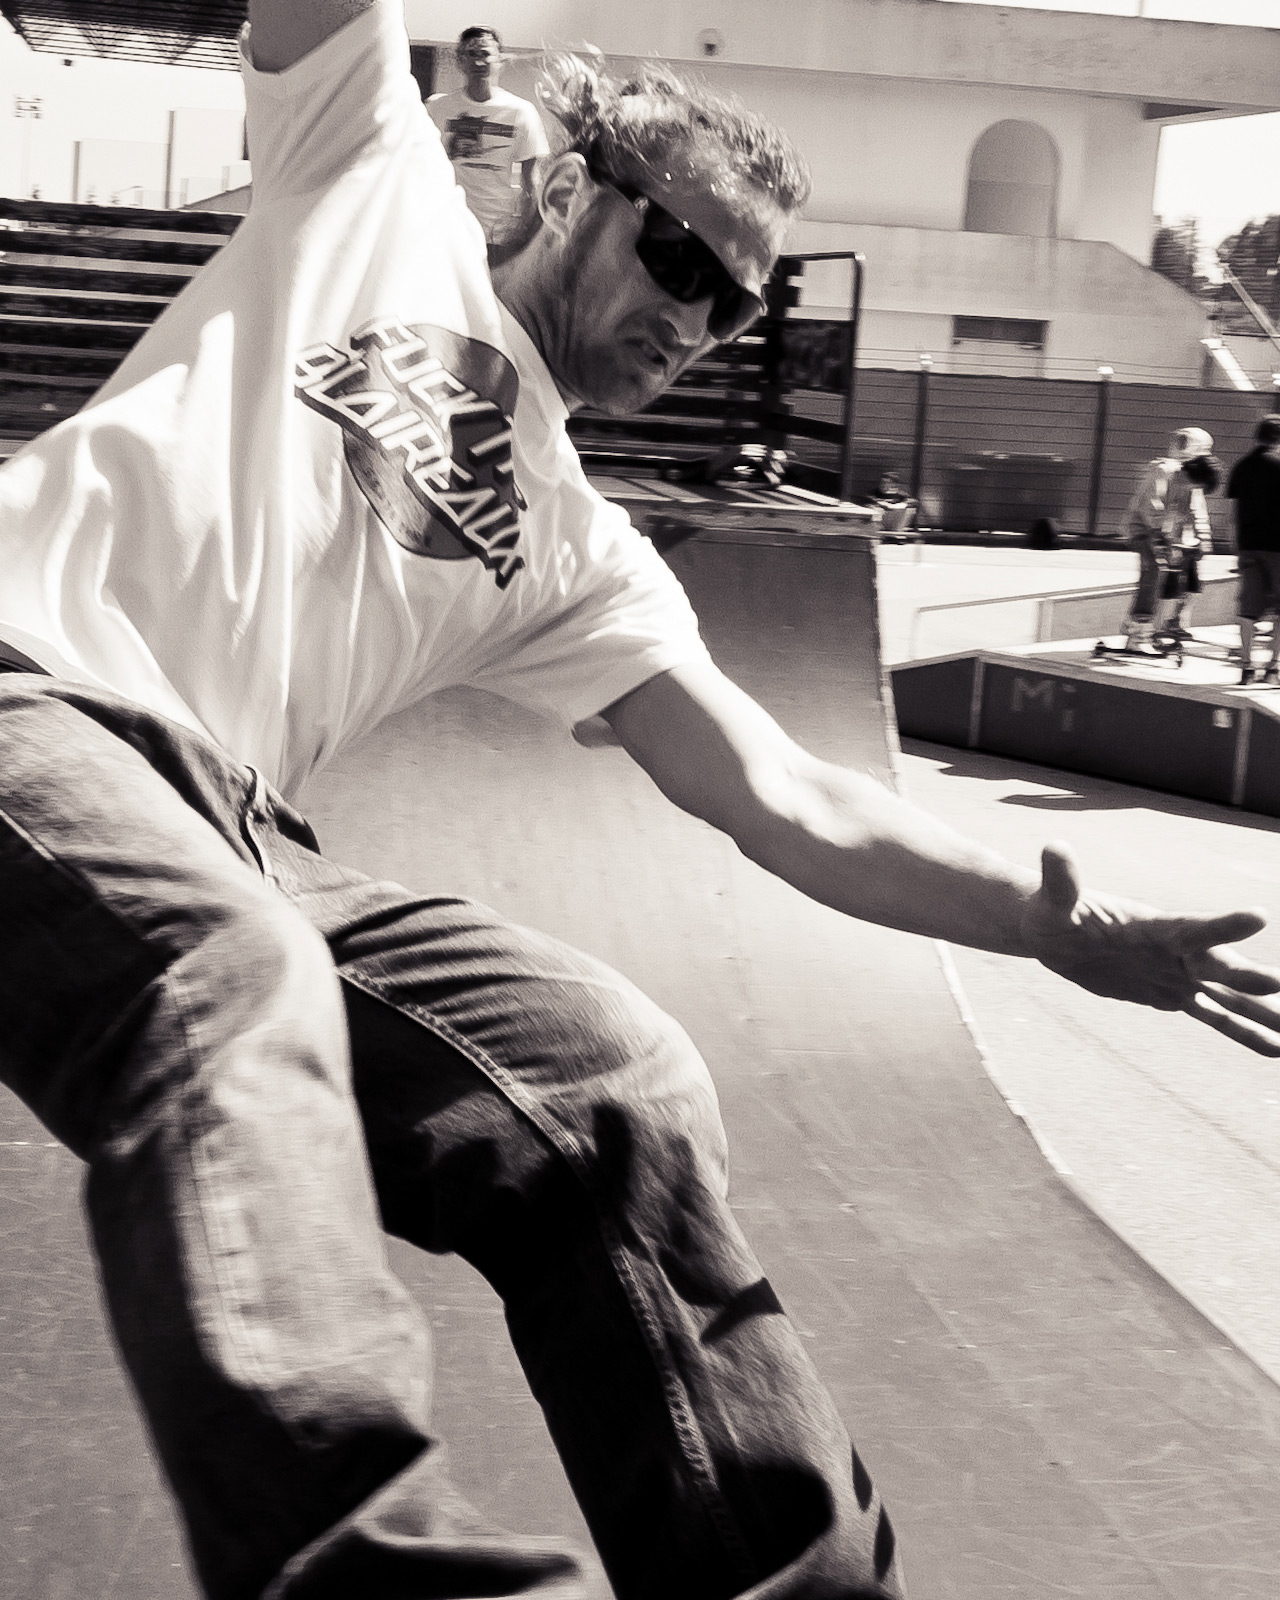
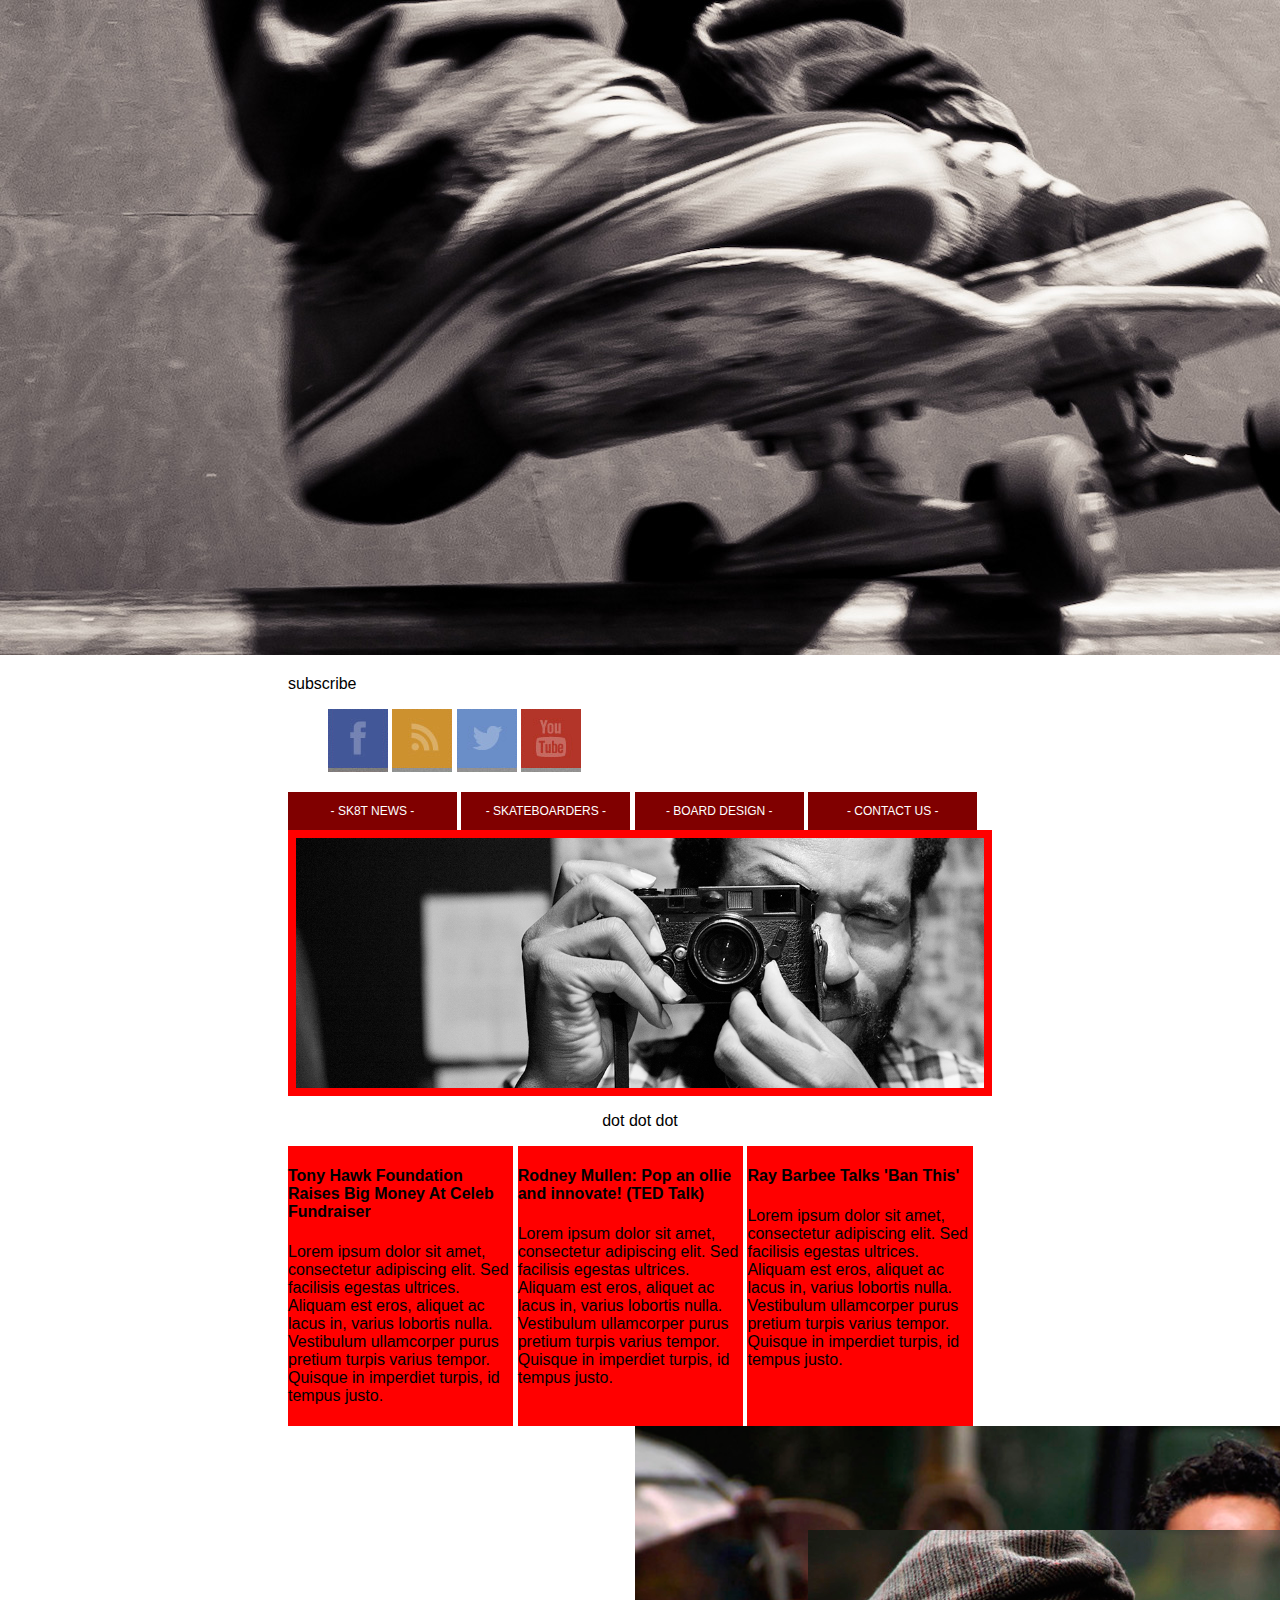
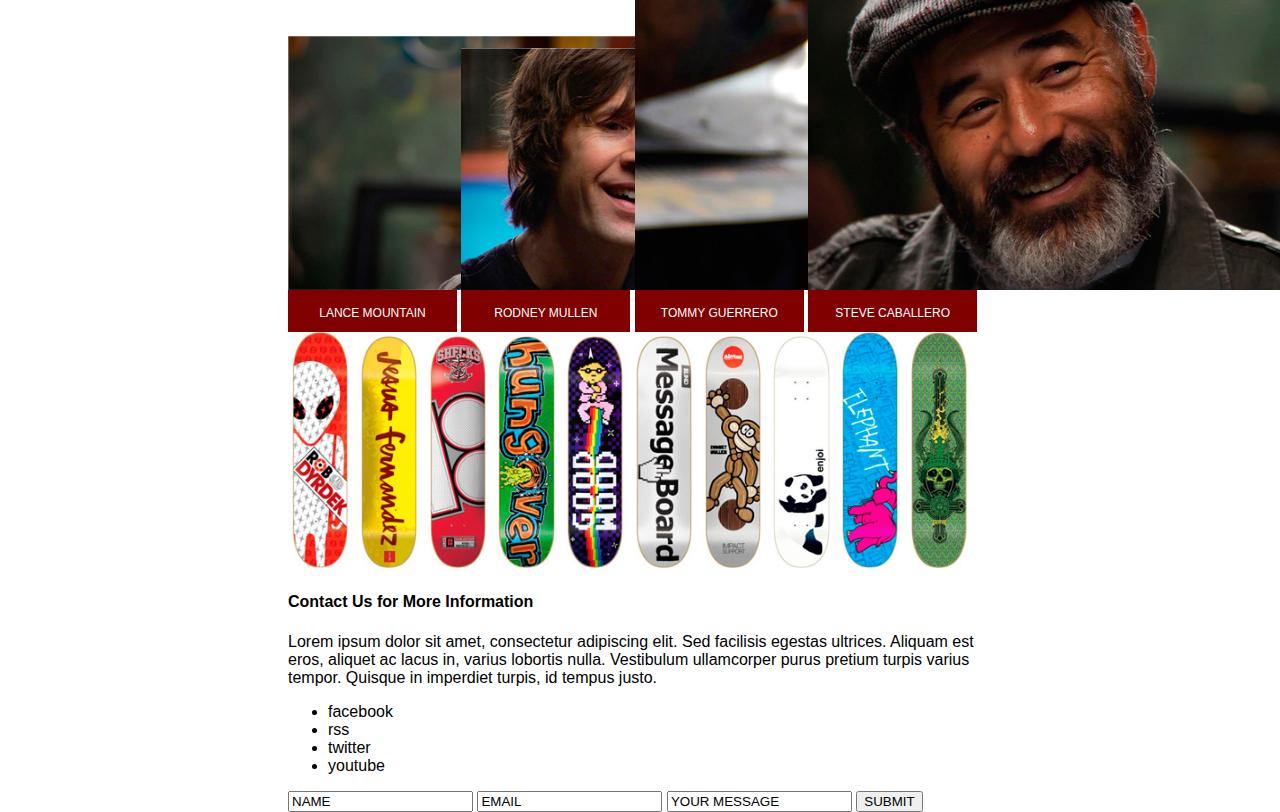
==== index.html @ f48249a7 "still barebones and still trying" ====
<!DOCTYPE html>
<html>
  <head>
    <meta charset="utf-8">
    <link rel="stylesheet" href="css/style.css" media="screen" title="no title" charset="utf-8">
    <title>Powell Peralta Skateboards</title>
  </head>
  <body>
    <div class="bg">
      <img src="assets/bg.jpg" alt="" />
    </div>
    <div class="container">
      <header>
        <section class="subscribe">
          <p>
            subscribe
          </p>
        </section>
        <section class="social top">
          <ul>
            <a href="http://facebook.com/powellperalta"><img src="assets/facebook.png" alt="Find us on Facebook" /></a>
            <a href="http://feed.rss.com/powellperalta"><img src="assets/rss.png" alt="Get our RSS feed" /></a>
            <a href="http://twitter.com/powellperalta"><img src="assets/twitter.png" alt="Follow us on Twitter" /></a>
            <a href="http://youtube.com/powellperalta"><img src="assets/youtube.png" alt="Subscribe to our YouTube channel" /></a>
          </ul>
        </section>
      </header>
    </div>
    <div class="container">
      <nav>
        <section class="col-4">
          <p>
            - SK8T NEWS -
          </p>
        </section>
        <section class="col-4">
          <p>
            - SKATEBOARDERS -
          </p>
        </section>
        <section class="col-4">
          <p>
            - BOARD DESIGN -
          </p>
        </section>
        <section class="col-4">
          <p>
            - CONTACT US -
          </p>
        </section>
      </nav>
    </div>

    <div class="container">
      <section class="top-img-border">
        <section class="top-img">
          <img src="assets/top-image.png" alt="Powell Peralta Skateboards" />
        </section>
      </section>
      <section class="grid-layer">
      </section>

    </div>

    <div class="container">
      <div id="slider-mark">
        <p>
          dot dot dot
        </p>
      </div>
    </div>
    <div class="container">
      <section class="col-3">
        <h4>Tony Hawk Foundation Raises Big Money At Celeb Fundraiser</h4>
        <p>
          Lorem ipsum dolor sit amet, consectetur adipiscing elit. Sed facilisis egestas ultrices. Aliquam est eros, aliquet ac lacus in, varius lobortis nulla. Vestibulum ullamcorper purus pretium turpis varius tempor. Quisque in imperdiet turpis, id tempus justo.
        </p>
      </section>
      <section class="col-3">
        <h4>
          Rodney Mullen: Pop an ollie and innovate! (TED Talk)</h4>
        <p>
          Lorem ipsum dolor sit amet, consectetur adipiscing elit. Sed facilisis egestas ultrices. Aliquam est eros, aliquet ac lacus in, varius lobortis nulla. Vestibulum ullamcorper purus pretium turpis varius tempor. Quisque in imperdiet turpis, id tempus justo.
        </p>
      </section>
      <section class="col-3">
        <h4>
          Ray Barbee Talks 'Ban This'
        </h4>
        <p>
          Lorem ipsum dolor sit amet, consectetur adipiscing elit. Sed facilisis egestas ultrices. Aliquam est eros, aliquet ac lacus in, varius lobortis nulla. Vestibulum ullamcorper purus pretium turpis varius tempor. Quisque in imperdiet turpis, id tempus justo.
        </p>
      </section>
    </div>
    <div class="container">
      <section class="col-4">
        <img src="assets/sk8er-4.png" alt="Lance Mountain" />
        <p>
          LANCE MOUNTAIN
        </p>
      </section>
      <section class="col-4">
        <img src="assets/sk8er-3.png" alt="Rodney Mullen" />
        <p>
          RODNEY MULLEN
        </p>
      </section>
      <section class="col-4">
        <img src="assets/sk8er-2.png" alt="Tommy Guerrero" />
        <p>
          TOMMY GUERRERO
        </p>
      </section>
      <section class="col-4">
        <img src="assets/sk8er-1.png" alt="Steve Caballero" />
        <p>
          STEVE CABALLERO
        </p>
      </section>
    </div>
    <div class="container">
      <section class="col-1">
        <img src="assets/sk8-10.png" alt="sk8-10" />
        <img src="assets/sk8-9.png" alt="sk8-9" />
        <img src="assets/sk8-8.png" alt="sk8-8" />
        <img src="assets/sk8-7.png" alt="sk8-7" />
        <img src="assets/sk8-6.png" alt="sk8-6" />
        <img src="assets/sk8-5.png" alt="sk8-5" />
        <img src="assets/sk8-4.png" alt="sk8-4" />
        <img src="assets/sk8-3.png" alt="sk8-3" />
        <img src="assets/sk8-2.png" alt="sk8-2" />
        <img src="assets/sk8-1.png" alt="sk8-1" />
      </section>
    </div>
    <div class="container">
      <footer>
        <h4>
          Contact Us for More Information
        </h4>
        <p>
          Lorem ipsum dolor sit amet, consectetur adipiscing elit. Sed facilisis egestas ultrices. Aliquam est eros, aliquet ac lacus in, varius lobortis nulla. Vestibulum ullamcorper purus pretium turpis varius tempor. Quisque in imperdiet turpis, id tempus justo.
        </p>
        <section class="social  bottom">
          <ul>
            <li>facebook</li>
            <li>rss</li>
            <li>twitter</li>
            <li>youtube</li>
          </ul>
        </section>
        <section class="contact-form">
          <input type="text" name="name" value="NAME">
          <input type="text" name="email" value="EMAIL">
          <input type="textarea" name="message" value="YOUR MESSAGE">
          <input type="button" name="submit" value="SUBMIT">
        </section>
      </footer>
    </div>
  </body>
</html>
---- css/style.css ----
body {
  padding: 0;
  margin: 0;
  font-family: sans-serif;
}

bg {
  position: relative;
}

.container {
  width: 55%;
  margin: auto;
  /*background-color: orange;*/
}

.col-4 {
  width: 24%;
  display: inline-block;
  background-color: maroon;
}

.col-4 p {
  text-align: center;
  font-size: .75em;
  color: white;
}

.top-img {
  width: 100%;
  height: 250px;
  overflow: hidden;
  vertical-align: top;
}

.top-img img {
  width: 145%;
  margin: -100px 0 0 -100px;
}

.top-img-border {
  width: 97.75%;
  height: 250px;
  border-style: solid;
  border-width: 8px;
  border-color: red;
}

.grid-layer {
  width: 100%;
  background-color: blue;
  background-image: url(assets/grid.png);
  background-blend-mode: multiply;
}

#slider-mark {
  text-align: center;
}

.col-3 {
  vertical-align: top;
  display: inline-block;
  clear: both;
  width: 32%;
  height: 280px;
  background-color: red;
}

/*.col-1 {
  position: relative;
}*/

.col-1 > img {
  width: 8%;
  height: auto;
  padding-left: 4px;
  padding-right: 4px;
}
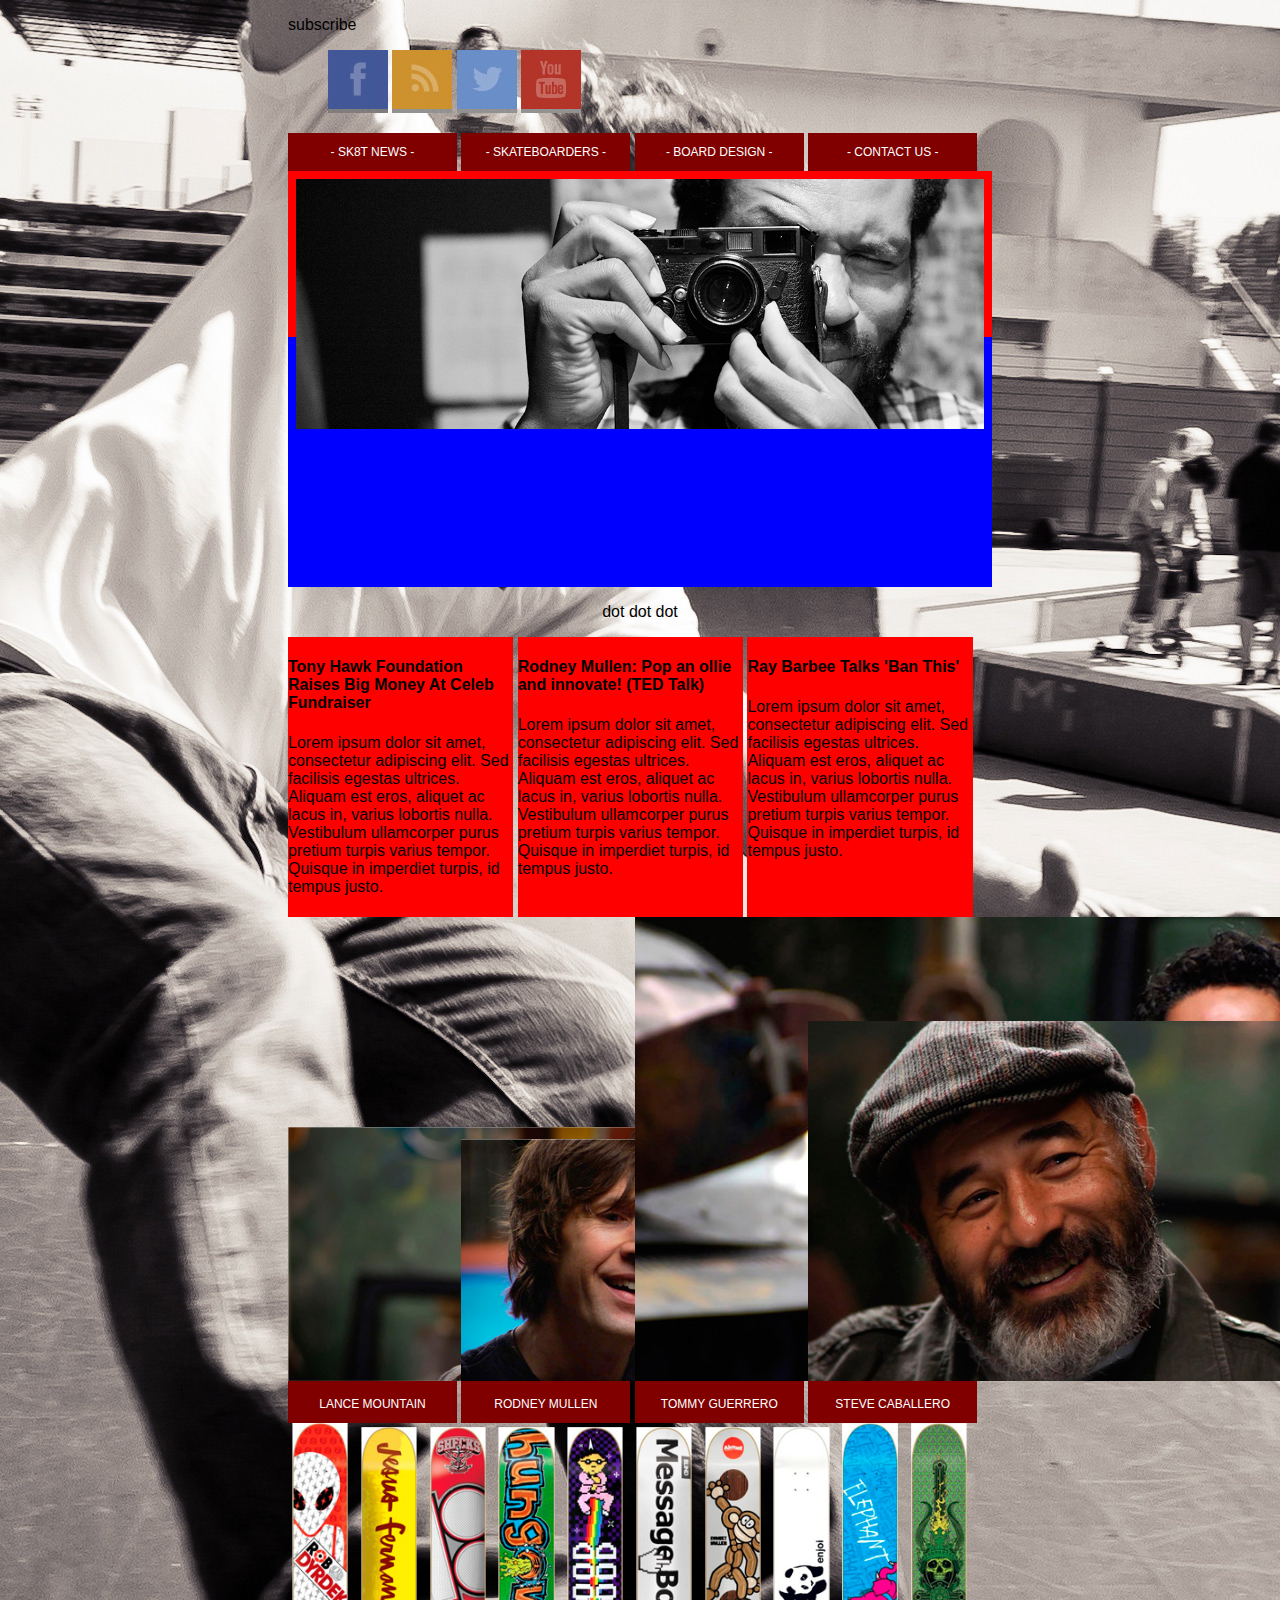
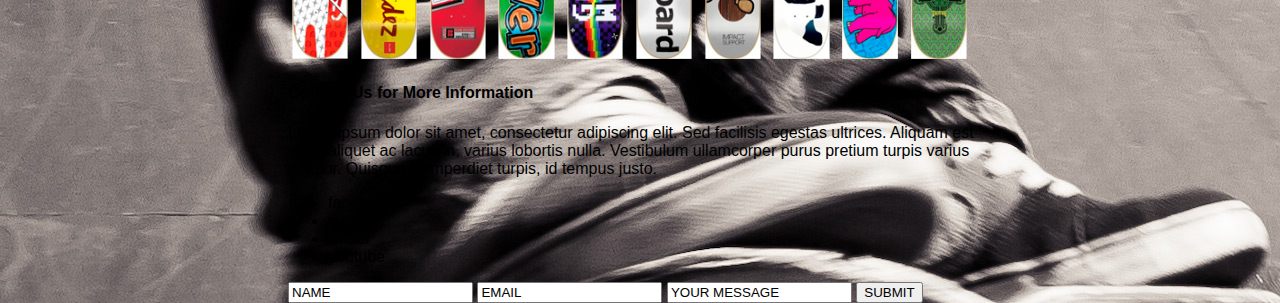
==== commit aa7f8d3e: "fixed file not found error for 2 images in css file" ====
--- a/index.html
+++ b/index.html
@@ -6,9 +6,6 @@
     <title>Powell Peralta Skateboards</title>
   </head>
   <body>
-    <div class="bg">
-      <img src="assets/bg.jpg" alt="" />
-    </div>
     <div class="container">
       <header>
         <section class="subscribe">
--- a/css/style.css
+++ b/css/style.css
@@ -2,6 +2,7 @@
   padding: 0;
   margin: 0;
   font-family: sans-serif;
+  background-image: url('../assets/bg.jpg');
 }
 
 bg {
@@ -39,6 +40,7 @@
 }
 
 .top-img-border {
+  background-color: green;
   width: 97.75%;
   height: 250px;
   border-style: solid;
@@ -48,8 +50,10 @@
 
 .grid-layer {
   width: 100%;
+  height: 250px;
+  margin-top: -100px;
   background-color: blue;
-  background-image: url(assets/grid.png);
+  background-image: url(../assets/grid.png);
   background-blend-mode: multiply;
 }
 
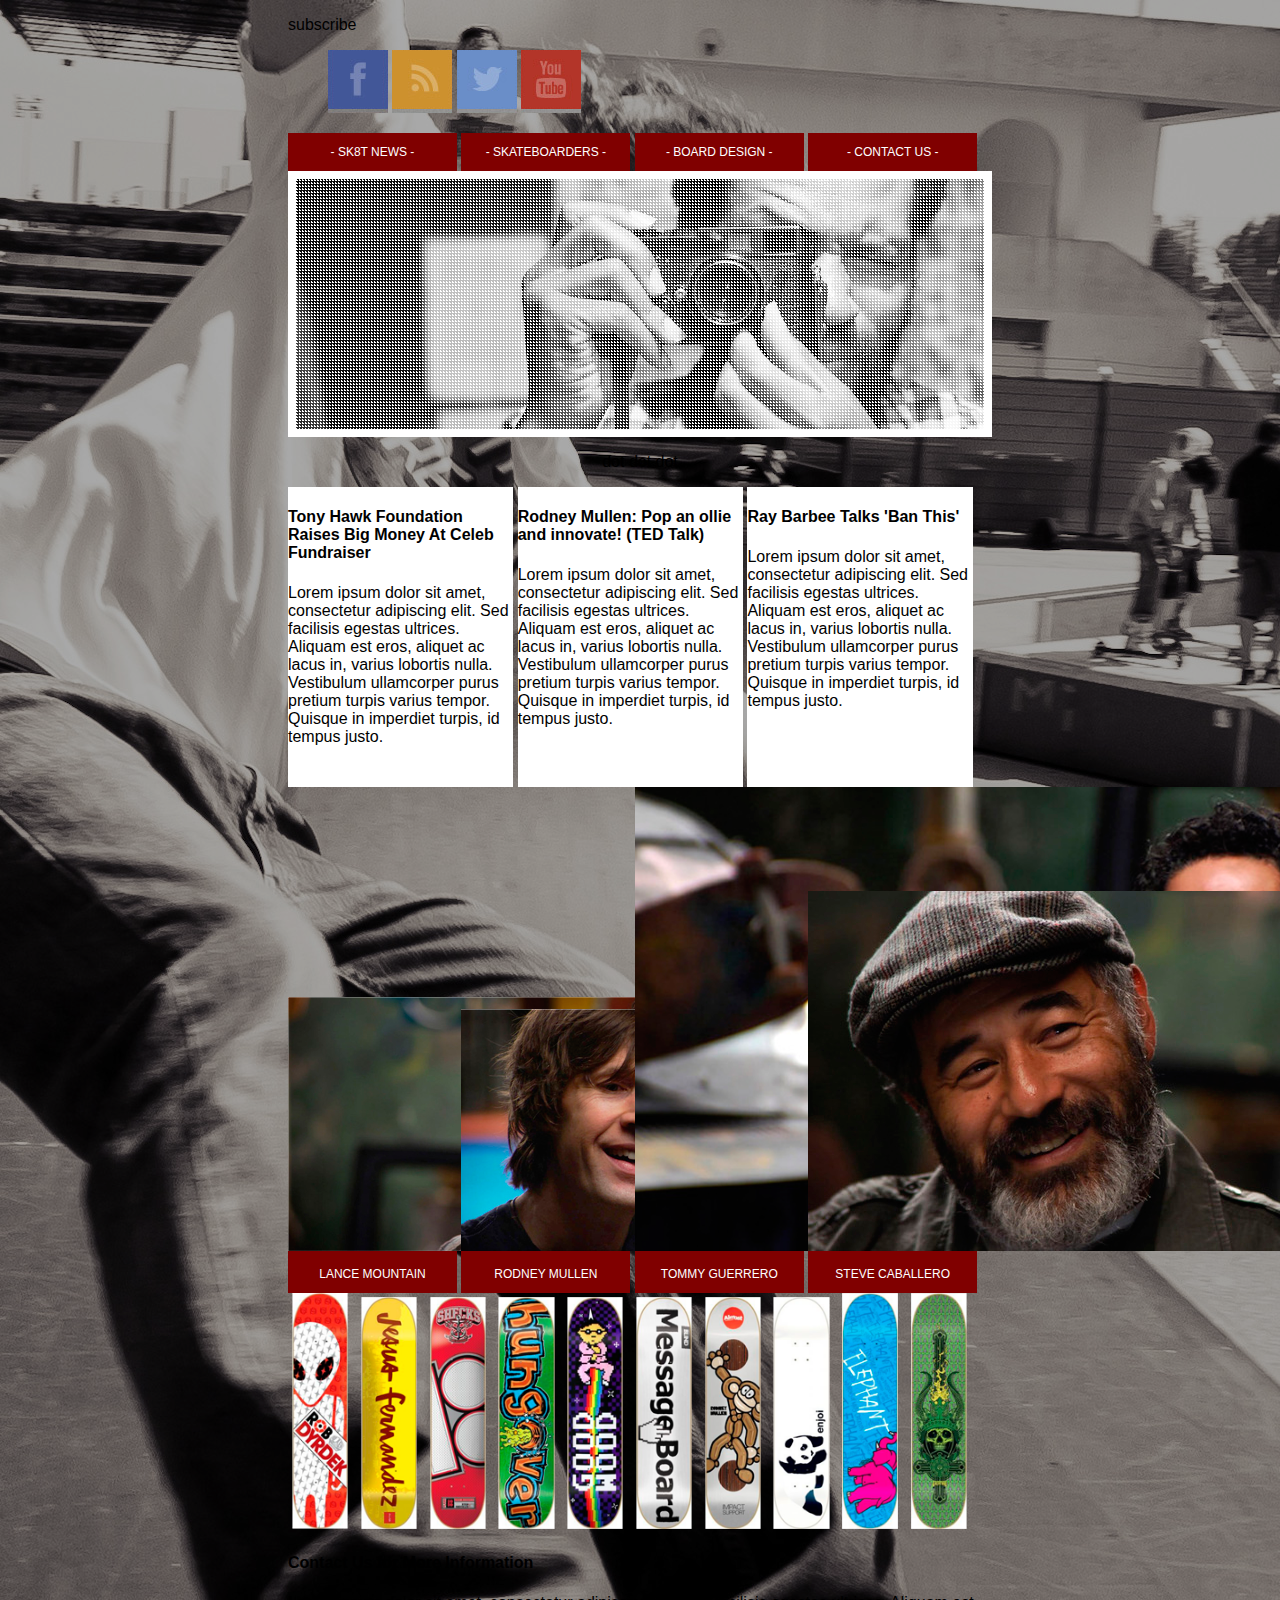
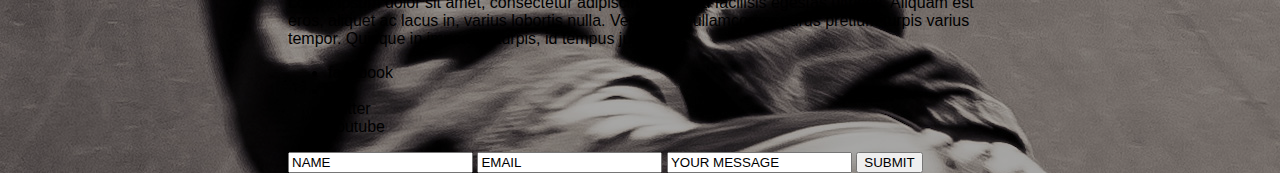
==== commit 5ac3c29e: "added border and grid to top image" ====
--- a/index.html
+++ b/index.html
@@ -54,8 +54,9 @@
           <img src="assets/top-image.png" alt="Powell Peralta Skateboards" />
         </section>
       </section>
-      <section class="grid-layer">
-      </section>
+        <section class="grid-layer">
+          <img src="assets/grid.png" alt="grid" />
+        </section>
 
     </div>
 
--- a/css/style.css
+++ b/css/style.css
@@ -3,6 +3,8 @@
   margin: 0;
   font-family: sans-serif;
   background-image: url('../assets/bg.jpg');
+  background-color: darkgray;
+  background-blend-mode: multiply;
 }
 
 bg {
@@ -35,26 +37,27 @@
 }
 
 .top-img img {
+  position: relative;
   width: 145%;
   margin: -100px 0 0 -100px;
 }
 
 .top-img-border {
-  background-color: green;
+  position: relative;
   width: 97.75%;
   height: 250px;
   border-style: solid;
   border-width: 8px;
-  border-color: red;
+  border-color: white;
 }
 
 .grid-layer {
+  overflow: hidden;
+  position: relative;
   width: 100%;
-  height: 250px;
-  margin-top: -100px;
-  background-color: blue;
-  background-image: url(../assets/grid.png);
-  background-blend-mode: multiply;
+  height: 260px;
+  margin-top: -260px;
+  background-blend-mode: exclusion;
 }
 
 #slider-mark {
@@ -66,8 +69,8 @@
   display: inline-block;
   clear: both;
   width: 32%;
-  height: 280px;
-  background-color: red;
+  height: 300px;
+  background-color: white;
 }
 
 /*.col-1 {
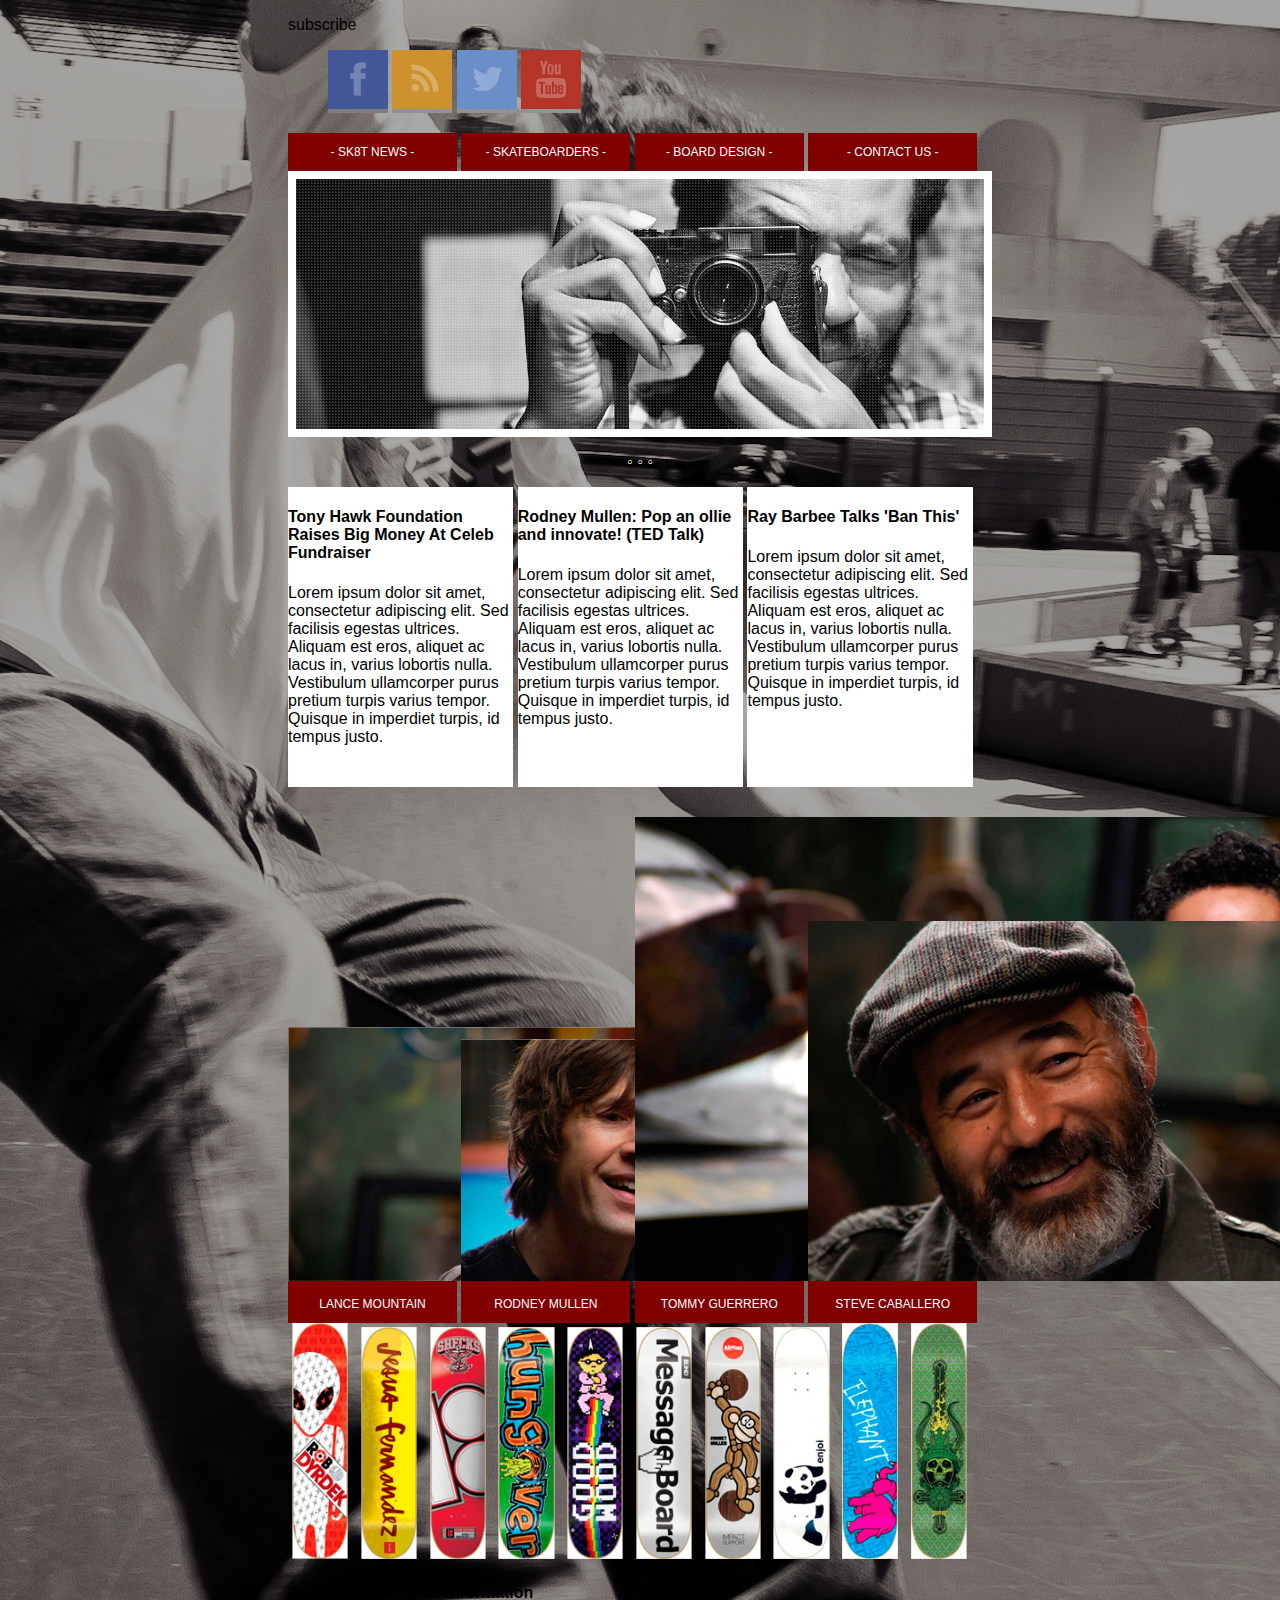
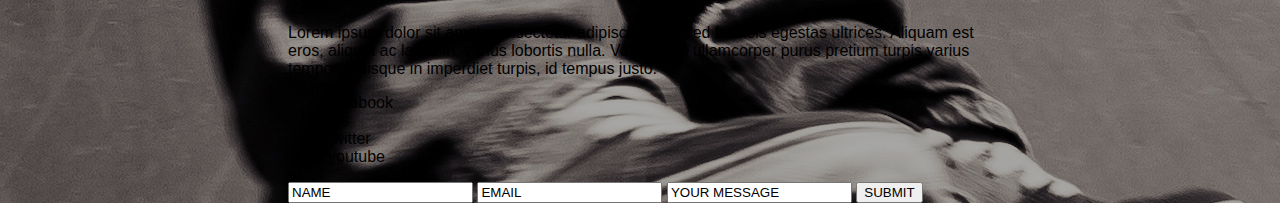
==== commit 8d42bf8c: "added opacity to top image grid filter image" ====
--- a/index.html
+++ b/index.html
@@ -2,6 +2,7 @@
 <html>
   <head>
     <meta charset="utf-8">
+    <link rel="stylesheet" src="//normalize-css.googlecode.com/svn/trunk/normalize.css" />
     <link rel="stylesheet" href="css/style.css" media="screen" title="no title" charset="utf-8">
     <title>Powell Peralta Skateboards</title>
   </head>
@@ -48,6 +49,7 @@
       </nav>
     </div>
 
+    <!-- 3 sections for border, image, filter image -->
     <div class="container">
       <section class="top-img-border">
         <section class="top-img">
@@ -55,18 +57,19 @@
         </section>
       </section>
         <section class="grid-layer">
-          <img src="assets/grid.png" alt="grid" />
+          <img class="grid" src="assets/grid.png" alt="grid" />
         </section>
-
     </div>
 
     <div class="container">
       <div id="slider-mark">
         <p>
-          dot dot dot
+          &#x25e6; &#x25e6; &#x25e6;
         </p>
       </div>
     </div>
+
+    <!-- 3-column section -->
     <div class="container">
       <section class="col-3">
         <h4>Tony Hawk Foundation Raises Big Money At Celeb Fundraiser</h4>
@@ -90,6 +93,8 @@
         </p>
       </section>
     </div>
+
+    <!-- 4-column section -->
     <div class="container">
       <section class="col-4">
         <img src="assets/sk8er-4.png" alt="Lance Mountain" />
--- a/css/style.css
+++ b/css/style.css
@@ -57,14 +57,19 @@
   width: 100%;
   height: 260px;
   margin-top: -260px;
-  background-blend-mode: exclusion;
+}
+
+.grid-layer img {
+  opacity: .2;
 }
 
 #slider-mark {
   text-align: center;
+  color: white;
 }
 
 .col-3 {
+  margin-bottom: 30px;
   vertical-align: top;
   display: inline-block;
   clear: both;
@@ -72,6 +77,20 @@
   height: 300px;
   background-color: white;
 }
+
+
+
+
+
+
+
+
+
+
+
+
+
+
 
 /*.col-1 {
   position: relative;
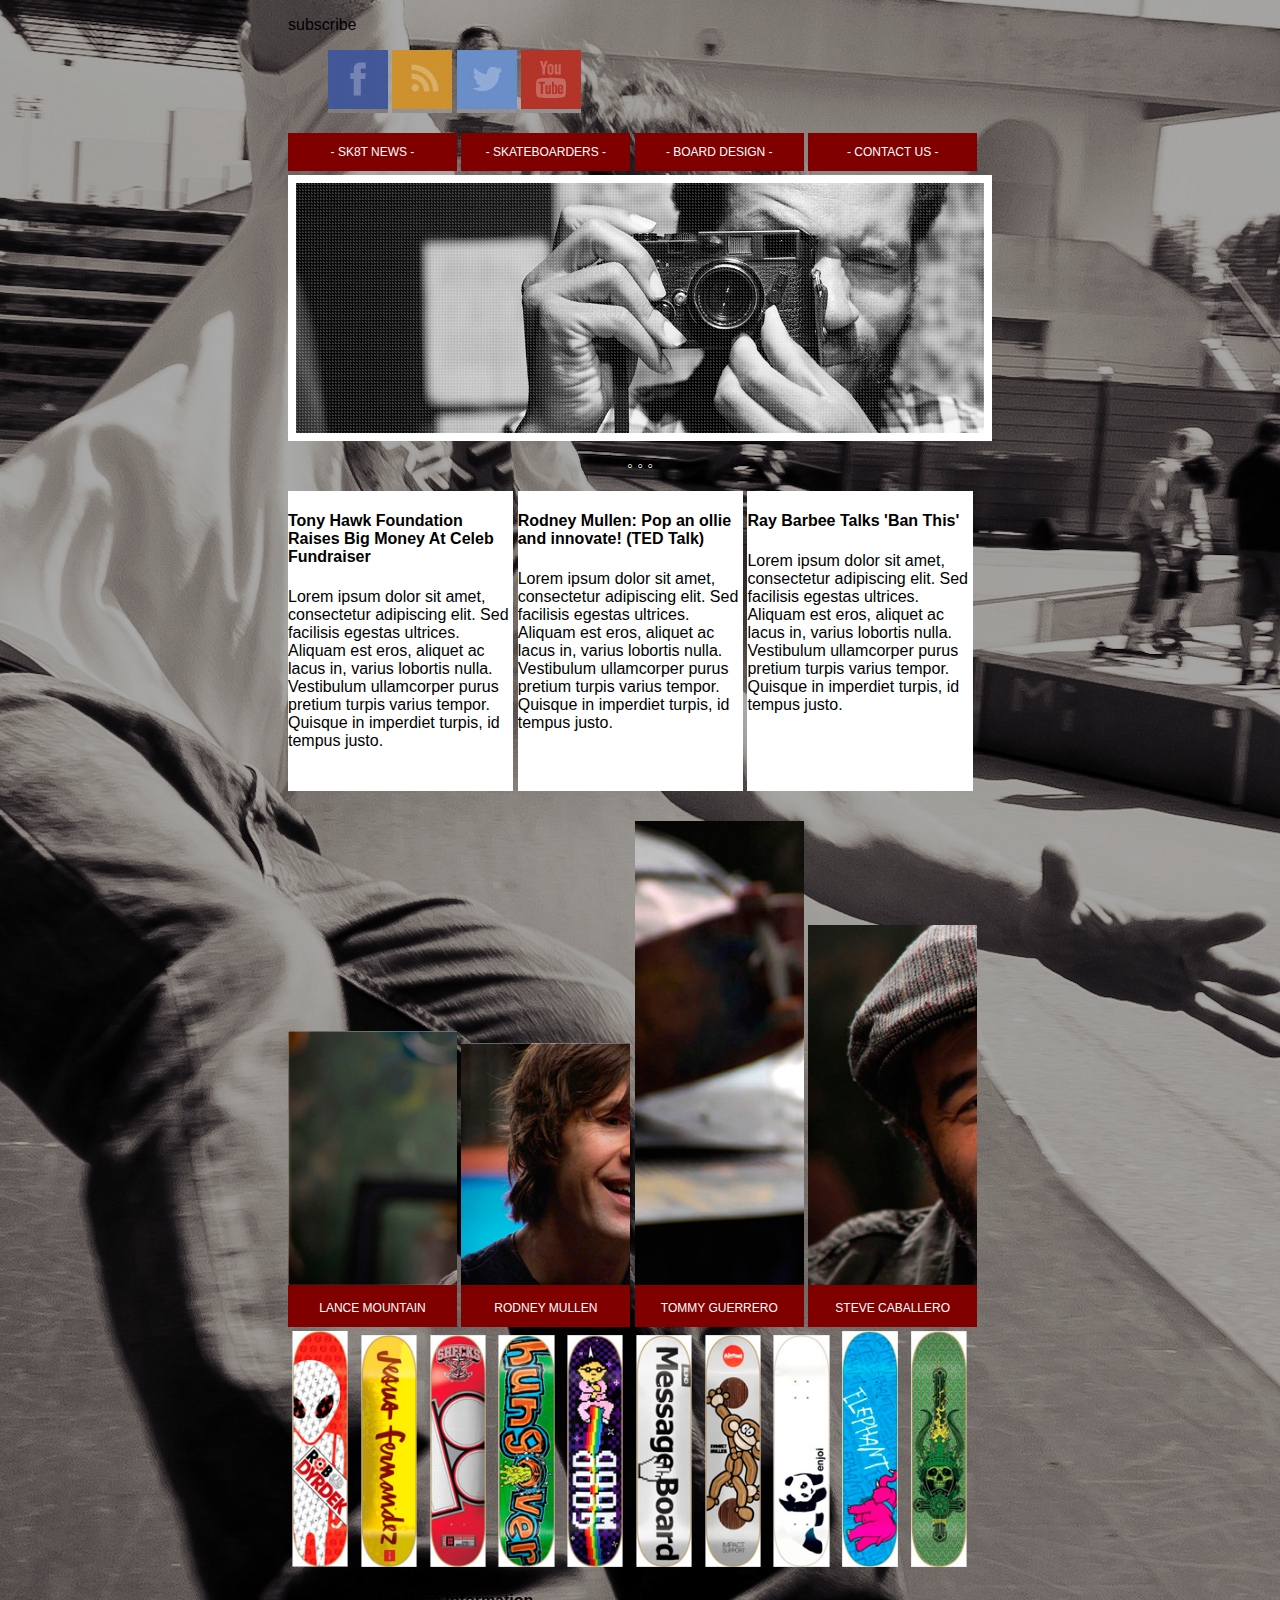
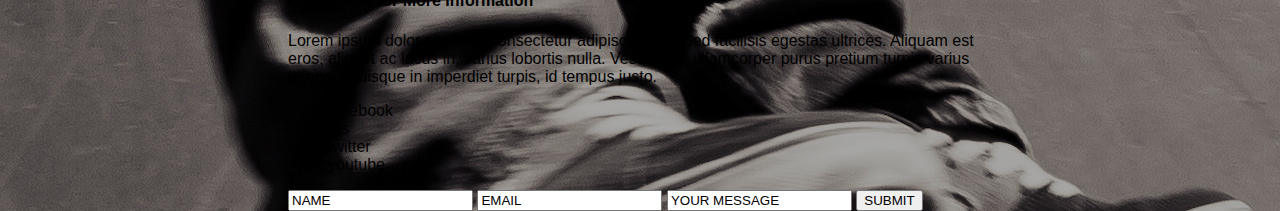
==== commit 80e1bd2b: "update work on 4-column" ====
--- a/index.html
+++ b/index.html
@@ -97,13 +97,17 @@
     <!-- 4-column section -->
     <div class="container">
       <section class="col-4">
-        <img src="assets/sk8er-4.png" alt="Lance Mountain" />
+        <section class="2fer">
+          <img src="assets/sk8er-4.png" alt="Lance Mountain" />
+        </section>
         <p>
           LANCE MOUNTAIN
         </p>
       </section>
       <section class="col-4">
-        <img src="assets/sk8er-3.png" alt="Rodney Mullen" />
+        <section class="2fer">
+          <img src="assets/sk8er-3.png" alt="Rodney Mullen" />
+        </section>
         <p>
           RODNEY MULLEN
         </p>
--- a/css/style.css
+++ b/css/style.css
@@ -21,6 +21,8 @@
   width: 24%;
   display: inline-block;
   background-color: maroon;
+  clear: both;
+  overflow: hidden;
 }
 
 .col-4 p {
@@ -78,7 +80,14 @@
   background-color: white;
 }
 
-
+.col-4 >.2fer img {
+  overflow: hidden;
+  width: 32%;
+  height: auto;
+  border: white;
+  border-style: solid;
+  border-width: thick;
+}
 
 
 
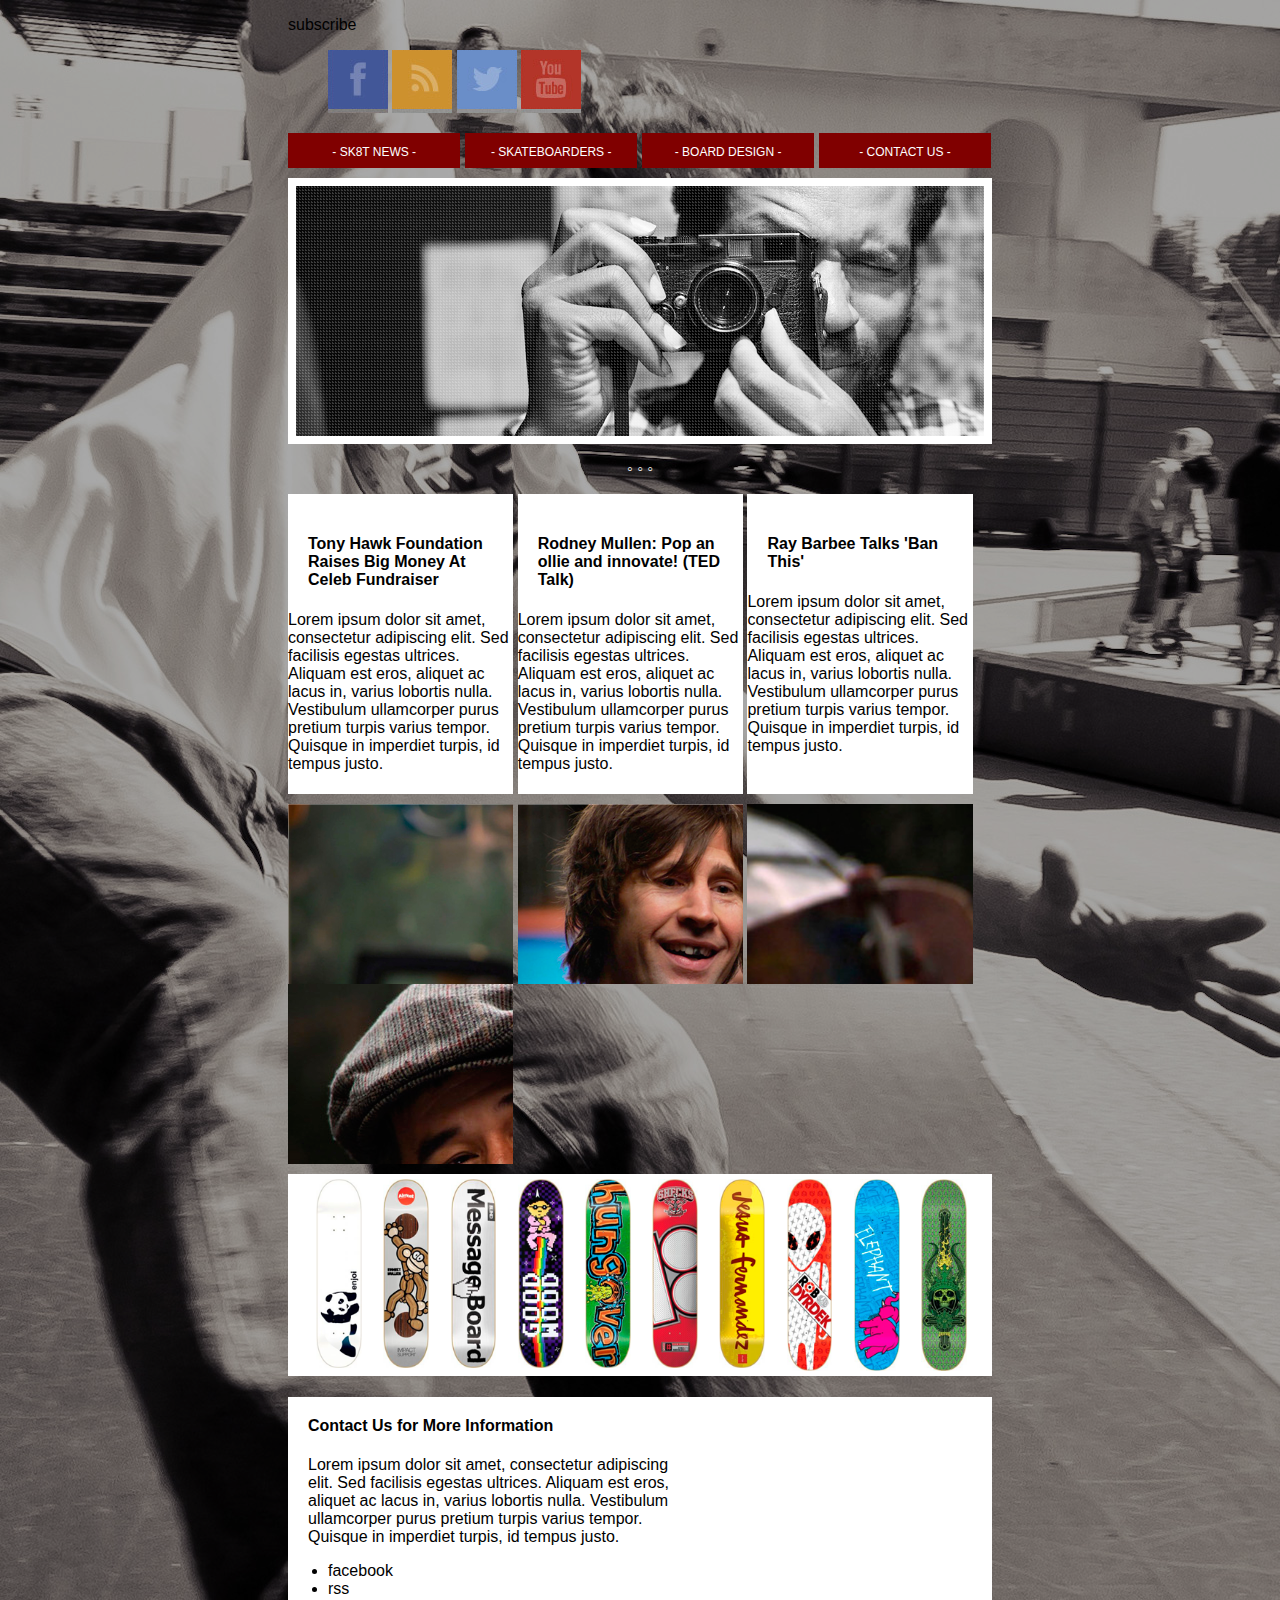
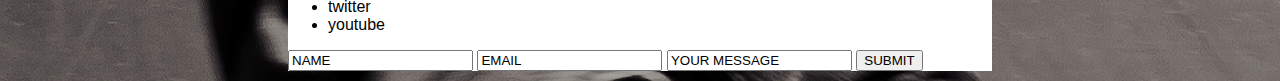
==== commit f36ed5ed: "added more layout" ====
--- a/index.html
+++ b/index.html
@@ -127,14 +127,14 @@
     </div>
     <div class="container">
       <section class="col-1">
+        <img src="assets/sk8-3.png" alt="sk8-3" />
+        <img src="assets/sk8-4.png" alt="sk8-4" />
+        <img src="assets/sk8-5.png" alt="sk8-5" />
+        <img src="assets/sk8-6.png" alt="sk8-6" />
+        <img src="assets/sk8-7.png" alt="sk8-7" />
+        <img src="assets/sk8-8.png" alt="sk8-8" />
+        <img src="assets/sk8-9.png" alt="sk8-9" />
         <img src="assets/sk8-10.png" alt="sk8-10" />
-        <img src="assets/sk8-9.png" alt="sk8-9" />
-        <img src="assets/sk8-8.png" alt="sk8-8" />
-        <img src="assets/sk8-7.png" alt="sk8-7" />
-        <img src="assets/sk8-6.png" alt="sk8-6" />
-        <img src="assets/sk8-5.png" alt="sk8-5" />
-        <img src="assets/sk8-4.png" alt="sk8-4" />
-        <img src="assets/sk8-3.png" alt="sk8-3" />
         <img src="assets/sk8-2.png" alt="sk8-2" />
         <img src="assets/sk8-1.png" alt="sk8-1" />
       </section>
--- a/css/style.css
+++ b/css/style.css
@@ -13,16 +13,23 @@
 
 .container {
   width: 55%;
-  margin: auto;
+  margin: 0 auto 10px auto;
   /*background-color: orange;*/
 }
 
 .col-4 {
-  width: 24%;
-  display: inline-block;
-  background-color: maroon;
+  width: 32%;
+  height: 180px;
   clear: both;
   overflow: hidden;
+  display: inline-block;
+  vertical-align: top;
+  background-color: maroon;
+}
+
+nav .col-4 {
+  width: 24.5%;
+  height: 35px;
 }
 
 .col-4 p {
@@ -71,7 +78,6 @@
 }
 
 .col-3 {
-  margin-bottom: 30px;
   vertical-align: top;
   display: inline-block;
   clear: both;
@@ -80,24 +86,18 @@
   background-color: white;
 }
 
-.col-4 >.2fer img {
+/*.2fer {
+  width: 32%;
+  height: 180px;
+  clear: both;
   overflow: hidden;
-  width: 32%;
-  height: auto;
-  border: white;
-  border-style: solid;
-  border-width: thick;
+}*/
+
+.2fer img {
+  position: relative;
+  width: 75%;
+  margin: -20px 0 0 -20px;
 }
-
-
-
-
-
-
-
-
-
-
 
 
 
@@ -105,9 +105,27 @@
   position: relative;
 }*/
 
+.col-1 {
+  background-color: white;
+  text-align: center;
+}
+
 .col-1 > img {
-  width: 8%;
+  vertical-align: top;
+  width: 6.5%;
   height: auto;
-  padding-left: 4px;
-  padding-right: 4px;
+  padding: 5px 7px 5px 10px;
 }
+
+footer {
+  background-color: white;
+}
+
+h4 {
+  padding: 20px 0 0 20px;
+}
+
+footer p {
+  padding: 0 20px 0 20px;
+  width: 55%;
+}
